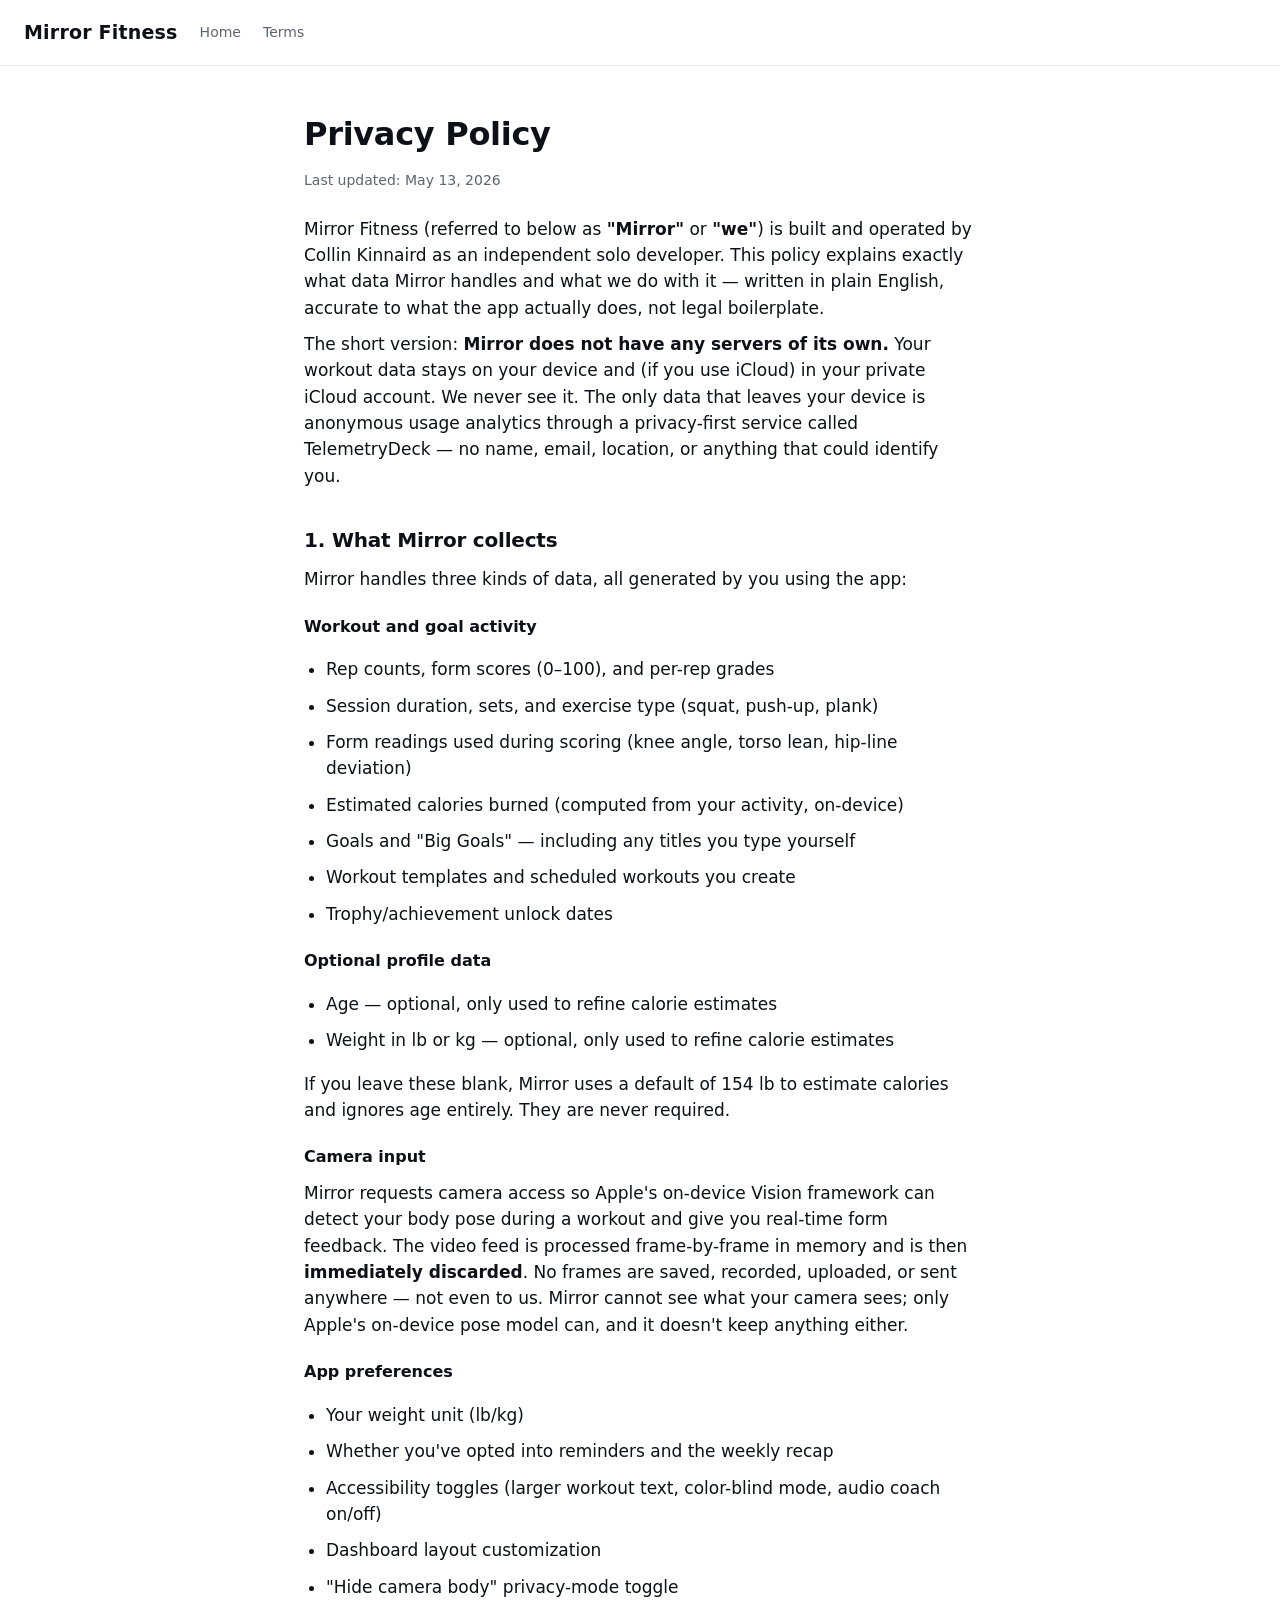
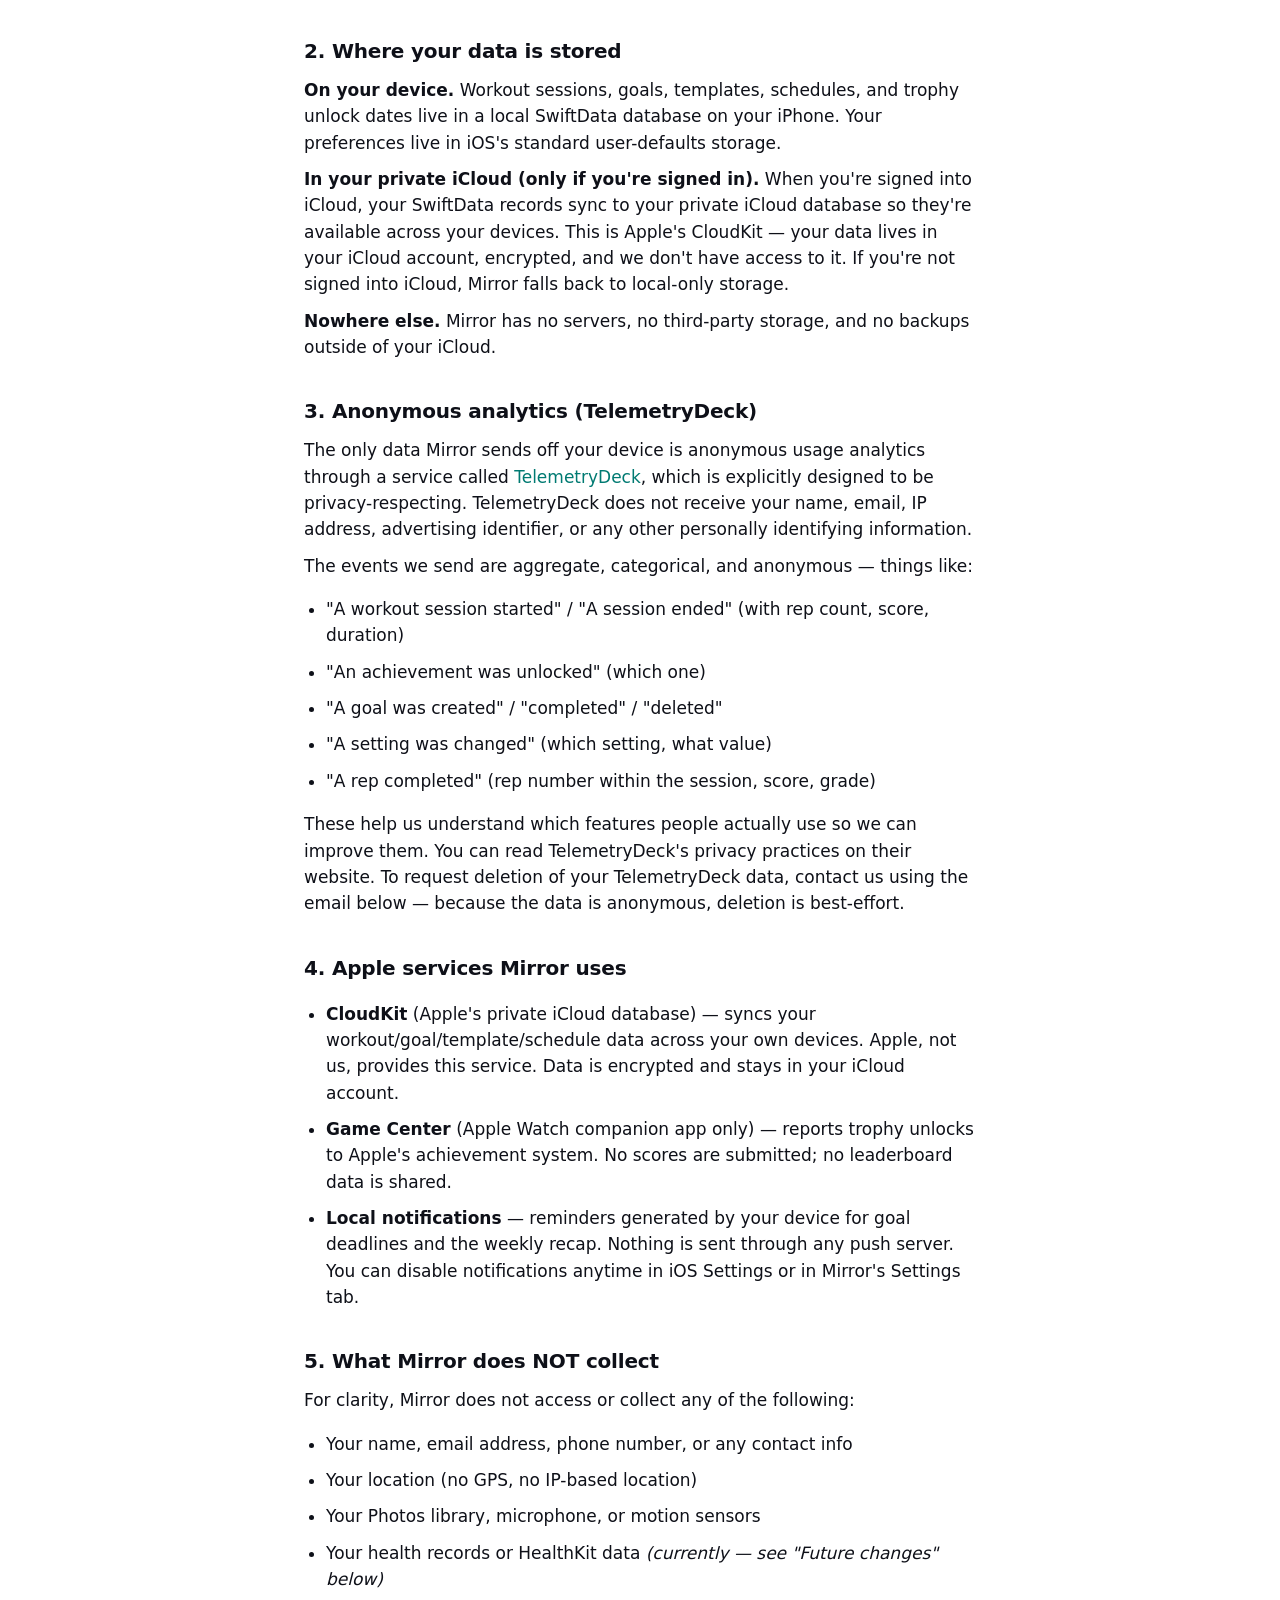
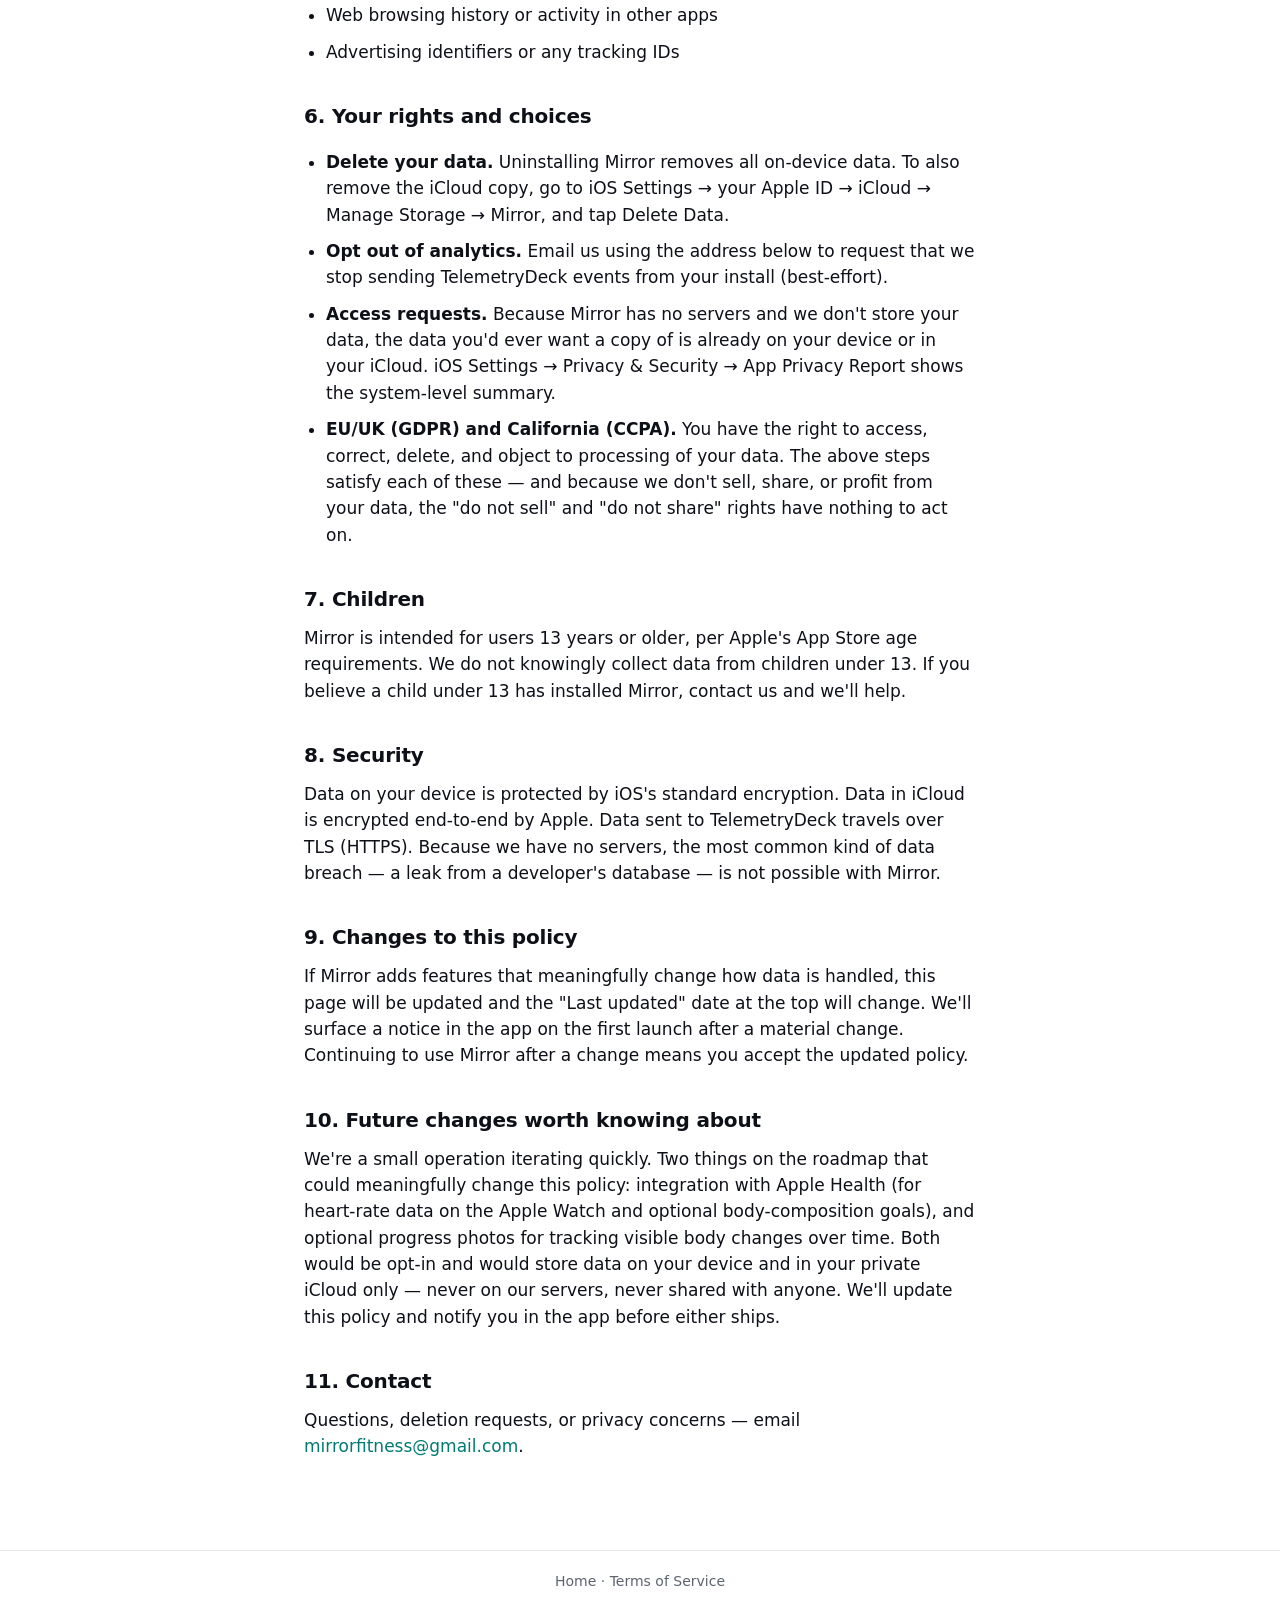
==== privacy.html @ 3ff4b96b "initial site: marketing one-pager + privacy + terms" ====
<!DOCTYPE html>
<html lang="en">
<head>
  <meta charset="utf-8">
  <meta name="viewport" content="width=device-width, initial-scale=1">
  <title>Privacy Policy · Mirror Fitness</title>
  <link rel="stylesheet" href="/assets/style.css">
</head>
<body>
  <nav class="topnav">
    <a href="/" class="brand">Mirror Fitness</a>
    <a href="/" class="navlink">Home</a>
    <a href="/terms.html" class="navlink">Terms</a>
  </nav>

  <main class="doc">
    <h1>Privacy Policy</h1>
    <p class="meta">Last updated: May 13, 2026</p>

    <p>
      Mirror Fitness (referred to below as <strong>"Mirror"</strong> or
      <strong>"we"</strong>) is built and operated by Collin Kinnaird as an
      independent solo developer. This
      policy explains exactly what data Mirror handles and what we do with it — written
      in plain English, accurate to what the app actually does, not legal boilerplate.
    </p>

    <p>
      The short version: <strong>Mirror does not have any servers of its own.</strong>
      Your workout data stays on your device and (if you use iCloud) in your private
      iCloud account. We never see it. The only data that leaves your device is
      anonymous usage analytics through a privacy-first service called TelemetryDeck —
      no name, email, location, or anything that could identify you.
    </p>

    <h2>1. What Mirror collects</h2>

    <p>Mirror handles three kinds of data, all generated by you using the app:</p>

    <h3>Workout and goal activity</h3>
    <ul>
      <li>Rep counts, form scores (0–100), and per-rep grades</li>
      <li>Session duration, sets, and exercise type (squat, push-up, plank)</li>
      <li>Form readings used during scoring (knee angle, torso lean, hip-line deviation)</li>
      <li>Estimated calories burned (computed from your activity, on-device)</li>
      <li>Goals and "Big Goals" — including any titles you type yourself</li>
      <li>Workout templates and scheduled workouts you create</li>
      <li>Trophy/achievement unlock dates</li>
    </ul>

    <h3>Optional profile data</h3>
    <ul>
      <li>Age — optional, only used to refine calorie estimates</li>
      <li>Weight in lb or kg — optional, only used to refine calorie estimates</li>
    </ul>
    <p>
      If you leave these blank, Mirror uses a default of 154 lb to estimate calories
      and ignores age entirely. They are never required.
    </p>

    <h3>Camera input</h3>
    <p>
      Mirror requests camera access so Apple's on-device Vision framework can detect
      your body pose during a workout and give you real-time form feedback. The video
      feed is processed frame-by-frame in memory and is then <strong>immediately
      discarded</strong>. No frames are saved, recorded, uploaded, or sent anywhere
      — not even to us. Mirror cannot see what your camera sees; only Apple's
      on-device pose model can, and it doesn't keep anything either.
    </p>

    <h3>App preferences</h3>
    <ul>
      <li>Your weight unit (lb/kg)</li>
      <li>Whether you've opted into reminders and the weekly recap</li>
      <li>Accessibility toggles (larger workout text, color-blind mode, audio coach on/off)</li>
      <li>Dashboard layout customization</li>
      <li>"Hide camera body" privacy-mode toggle</li>
    </ul>

    <h2>2. Where your data is stored</h2>

    <p>
      <strong>On your device.</strong> Workout sessions, goals, templates, schedules,
      and trophy unlock dates live in a local SwiftData database on your iPhone. Your
      preferences live in iOS's standard user-defaults storage.
    </p>
    <p>
      <strong>In your private iCloud (only if you're signed in).</strong> When you're
      signed into iCloud, your SwiftData records sync to your private iCloud database
      so they're available across your devices. This is Apple's CloudKit — your data
      lives in your iCloud account, encrypted, and we don't have access to it. If
      you're not signed into iCloud, Mirror falls back to local-only storage.
    </p>
    <p>
      <strong>Nowhere else.</strong> Mirror has no servers, no third-party storage,
      and no backups outside of your iCloud.
    </p>

    <h2>3. Anonymous analytics (TelemetryDeck)</h2>

    <p>
      The only data Mirror sends off your device is anonymous usage analytics through
      a service called <a href="https://telemetrydeck.com/privacy/" rel="noopener">TelemetryDeck</a>,
      which is explicitly designed to be privacy-respecting. TelemetryDeck does not
      receive your name, email, IP address, advertising identifier, or any other
      personally identifying information.
    </p>
    <p>The events we send are aggregate, categorical, and anonymous — things like:</p>
    <ul>
      <li>"A workout session started" / "A session ended" (with rep count, score, duration)</li>
      <li>"An achievement was unlocked" (which one)</li>
      <li>"A goal was created" / "completed" / "deleted"</li>
      <li>"A setting was changed" (which setting, what value)</li>
      <li>"A rep completed" (rep number within the session, score, grade)</li>
    </ul>
    <p>
      These help us understand which features people actually use so we can improve
      them. You can read TelemetryDeck's privacy practices on their website. To
      request deletion of your TelemetryDeck data, contact us using the email below —
      because the data is anonymous, deletion is best-effort.
    </p>

    <h2>4. Apple services Mirror uses</h2>
    <ul>
      <li>
        <strong>CloudKit</strong> (Apple's private iCloud database) — syncs your
        workout/goal/template/schedule data across your own devices. Apple, not us,
        provides this service. Data is encrypted and stays in your iCloud account.
      </li>
      <li>
        <strong>Game Center</strong> (Apple Watch companion app only) — reports
        trophy unlocks to Apple's achievement system. No scores are submitted; no
        leaderboard data is shared.
      </li>
      <li>
        <strong>Local notifications</strong> — reminders generated by your device for
        goal deadlines and the weekly recap. Nothing is sent through any push server.
        You can disable notifications anytime in iOS Settings or in Mirror's Settings tab.
      </li>
    </ul>

    <h2>5. What Mirror does NOT collect</h2>
    <p>For clarity, Mirror does not access or collect any of the following:</p>
    <ul>
      <li>Your name, email address, phone number, or any contact info</li>
      <li>Your location (no GPS, no IP-based location)</li>
      <li>Your Photos library, microphone, or motion sensors</li>
      <li>Your health records or HealthKit data <em>(currently — see "Future changes" below)</em></li>
      <li>Web browsing history or activity in other apps</li>
      <li>Advertising identifiers or any tracking IDs</li>
    </ul>

    <h2>6. Your rights and choices</h2>
    <ul>
      <li>
        <strong>Delete your data.</strong> Uninstalling Mirror removes all
        on-device data. To also remove the iCloud copy, go to iOS Settings → your
        Apple ID → iCloud → Manage Storage → Mirror, and tap Delete Data.
      </li>
      <li>
        <strong>Opt out of analytics.</strong> Email us using the address below to
        request that we stop sending TelemetryDeck events from your install (best-effort).
      </li>
      <li>
        <strong>Access requests.</strong> Because Mirror has no servers and we don't
        store your data, the data you'd ever want a copy of is already on your device
        or in your iCloud. iOS Settings → Privacy & Security → App Privacy Report
        shows the system-level summary.
      </li>
      <li>
        <strong>EU/UK (GDPR) and California (CCPA).</strong> You have the right to
        access, correct, delete, and object to processing of your data. The above
        steps satisfy each of these — and because we don't sell, share, or profit
        from your data, the "do not sell" and "do not share" rights have nothing to act on.
      </li>
    </ul>

    <h2>7. Children</h2>
    <p>
      Mirror is intended for users 13 years or older, per Apple's App Store age
      requirements. We do not knowingly collect data from children under 13. If you
      believe a child under 13 has installed Mirror, contact us and we'll help.
    </p>

    <h2>8. Security</h2>
    <p>
      Data on your device is protected by iOS's standard encryption. Data in
      iCloud is encrypted end-to-end by Apple. Data sent to TelemetryDeck travels
      over TLS (HTTPS). Because we have no servers, the most common kind of data
      breach — a leak from a developer's database — is not possible with Mirror.
    </p>

    <h2>9. Changes to this policy</h2>
    <p>
      If Mirror adds features that meaningfully change how data is handled, this
      page will be updated and the "Last updated" date at the top will change.
      We'll surface a notice in the app on the first launch after a material change.
      Continuing to use Mirror after a change means you accept the updated policy.
    </p>

    <h2>10. Future changes worth knowing about</h2>
    <p>
      We're a small operation iterating quickly. Two things on the roadmap that
      could meaningfully change this policy: integration with Apple Health (for
      heart-rate data on the Apple Watch and optional body-composition goals), and
      optional progress photos for tracking visible body changes over time. Both
      would be opt-in and would store data on your device and in your private
      iCloud only — never on our servers, never shared with anyone. We'll update
      this policy and notify you in the app before either ships.
    </p>

    <h2>11. Contact</h2>
    <p>
      Questions, deletion requests, or privacy concerns —
      email <a href="mailto:mirrorfitness@gmail.com">mirrorfitness@gmail.com</a>.
    </p>
  </main>

  <footer class="docfoot">
    <a href="/">Home</a> · <a href="/terms.html">Terms of Service</a>
  </footer>
</body>
</html>
---- assets/style.css ----
/* Mirror marketing + legal site — single shared stylesheet.
   Aesthetic: clean, readable, matches the in-app teal accent. Mobile-first
   with a sane max-width on long-form text so paragraphs don't sprawl. */

:root {
  --bg: #ffffff;
  --ink: #0e1018;
  --muted: #5d6470;
  --teal: #00bfa6;
  --teal-deep: #007a72;
  --hair: #e6e8ec;
  --maxw: 720px;
}

* { box-sizing: border-box; }

html { -webkit-text-size-adjust: 100%; }

body {
  margin: 0;
  font-family: -apple-system, BlinkMacSystemFont, "SF Pro Text", "Helvetica Neue", system-ui, sans-serif;
  background: var(--bg);
  color: var(--ink);
  line-height: 1.55;
  font-size: 17px;
}

a { color: var(--teal-deep); text-decoration: none; }
a:hover { text-decoration: underline; }

/* ---- Top nav (used on every page) ---- */
.topnav {
  display: flex;
  align-items: center;
  gap: 22px;
  padding: 18px 24px;
  border-bottom: 1px solid var(--hair);
}
.brand {
  font-weight: 800;
  font-size: 19px;
  color: var(--ink);
  letter-spacing: 0.2px;
}
.navlink {
  font-size: 14px;
  color: var(--muted);
  font-weight: 500;
}
.navlink:hover { color: var(--teal-deep); text-decoration: none; }

/* ---- Long-form documents (privacy, terms) ---- */
.doc {
  max-width: var(--maxw);
  margin: 0 auto;
  padding: 36px 24px 80px;
}
.doc h1 {
  font-size: 32px;
  font-weight: 800;
  margin: 8px 0 4px;
  letter-spacing: -0.3px;
}
.doc h2 {
  font-size: 20px;
  font-weight: 700;
  margin: 36px 0 8px;
  letter-spacing: -0.2px;
}
.doc h3 {
  font-size: 16px;
  font-weight: 700;
  margin: 22px 0 6px;
  color: var(--ink);
}
.doc p, .doc li { margin: 10px 0; }
.doc ul { padding-left: 22px; }
.doc .meta {
  color: var(--muted);
  font-size: 14px;
  margin-bottom: 24px;
}
.doc strong { font-weight: 700; }

/* ---- Landing / marketing page ---- */
.landing {
  max-width: 980px;
  margin: 0 auto;
  padding: 64px 24px 80px;
}
.hero {
  text-align: center;
  margin-bottom: 56px;
}
.hero h1 {
  font-size: 44px;
  line-height: 1.08;
  font-weight: 800;
  letter-spacing: -0.8px;
  margin: 0 0 18px;
}
.hero .lede {
  font-size: 19px;
  color: var(--muted);
  max-width: 600px;
  margin: 0 auto 14px;
}
.hero .meta {
  font-size: 13px;
  color: var(--teal-deep);
  font-weight: 600;
  letter-spacing: 0.6px;
  text-transform: uppercase;
}

.features {
  display: grid;
  grid-template-columns: repeat(auto-fit, minmax(260px, 1fr));
  gap: 22px;
  margin: 48px 0 64px;
}
.feature {
  border: 1px solid var(--hair);
  border-radius: 14px;
  padding: 22px 22px 18px;
  background: #fafbfc;
}
.feature h3 {
  font-size: 17px;
  font-weight: 700;
  margin: 0 0 8px;
  color: var(--ink);
}
.feature p {
  font-size: 15px;
  color: var(--muted);
  margin: 0;
}

.contact {
  text-align: center;
  margin: 56px auto 0;
  max-width: 600px;
}
.contact .founder {
  width: 120px;
  height: 120px;
  border-radius: 50%;
  object-fit: cover;
  display: block;
  margin: 0 auto 18px;
  box-shadow: 0 6px 22px rgba(0, 191, 166, 0.18);
  border: 2px solid var(--hair);
}
.contact h2 {
  font-size: 22px;
  font-weight: 700;
  margin: 0 0 10px;
}
.contact p {
  font-size: 16px;
  color: var(--muted);
}

/* ---- Footer (every page) ---- */
.docfoot {
  border-top: 1px solid var(--hair);
  padding: 20px 24px;
  text-align: center;
  font-size: 14px;
  color: var(--muted);
}
.docfoot a { color: var(--muted); }
.docfoot a:hover { color: var(--teal-deep); }

/* ---- Small-screen tightening ---- */
@media (max-width: 480px) {
  .hero h1 { font-size: 34px; }
  .hero .lede { font-size: 17px; }
  .topnav { gap: 14px; padding: 14px 18px; }
  .doc { padding: 28px 18px 60px; }
  .doc h1 { font-size: 28px; }
}

/* ---- Dark mode (system pref) ---- */
@media (prefers-color-scheme: dark) {
  :root {
    --bg: #0c0e13;
    --ink: #ecedf0;
    --muted: #9aa1ad;
    --hair: #1d2128;
    --teal-deep: #4adcc8;
  }
  .feature { background: #131722; }
}
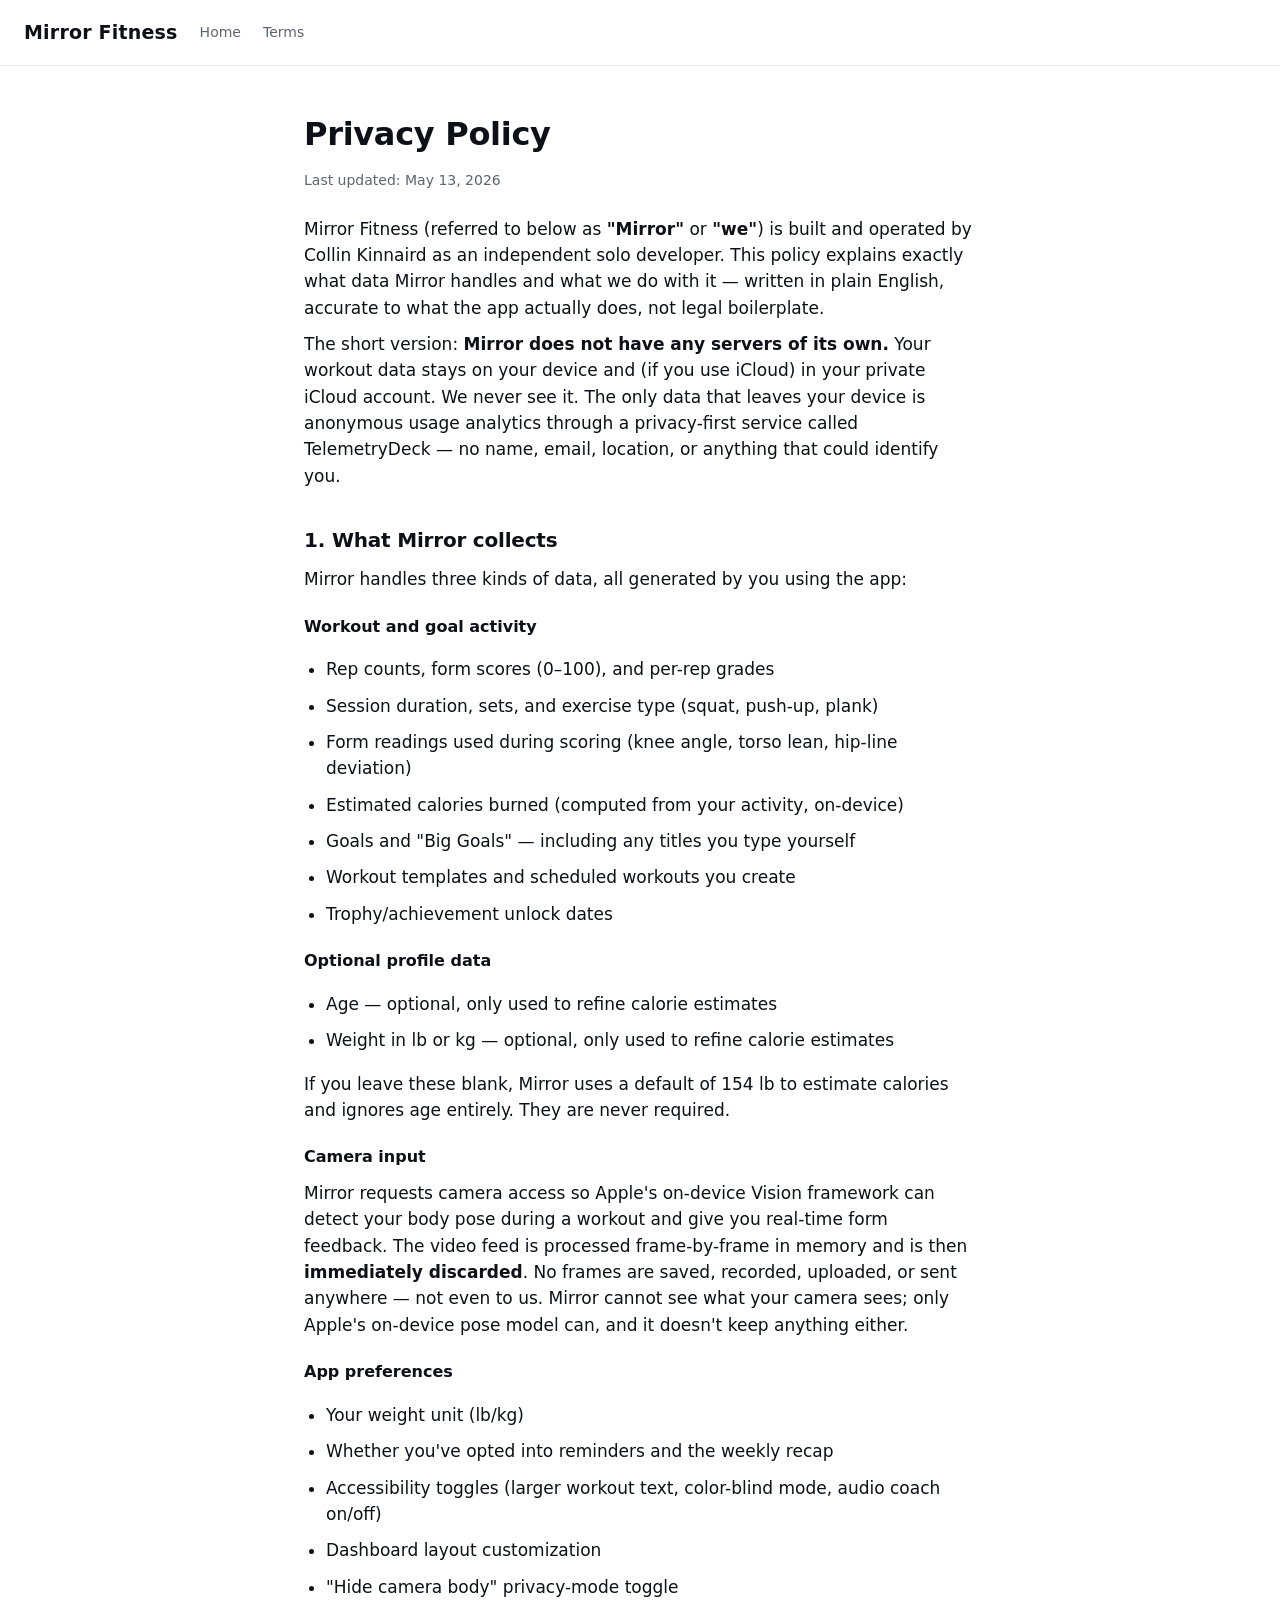
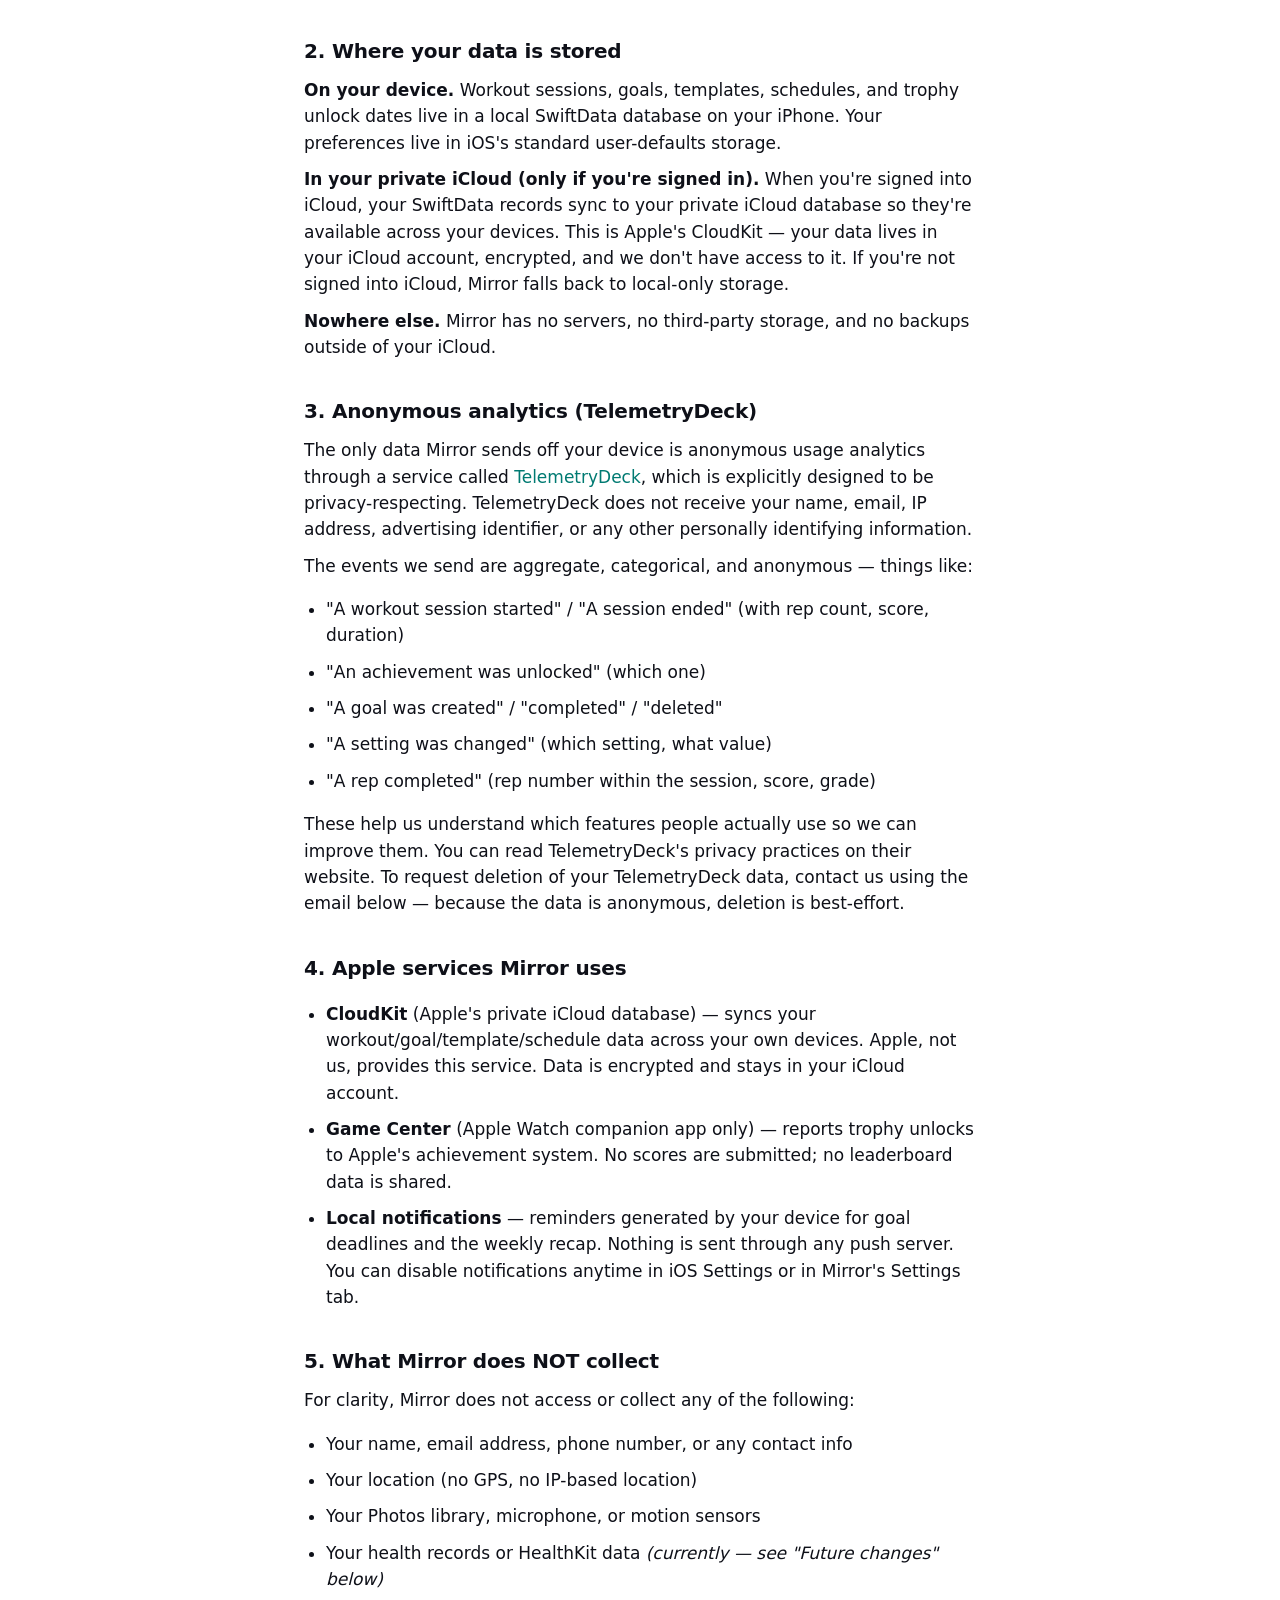
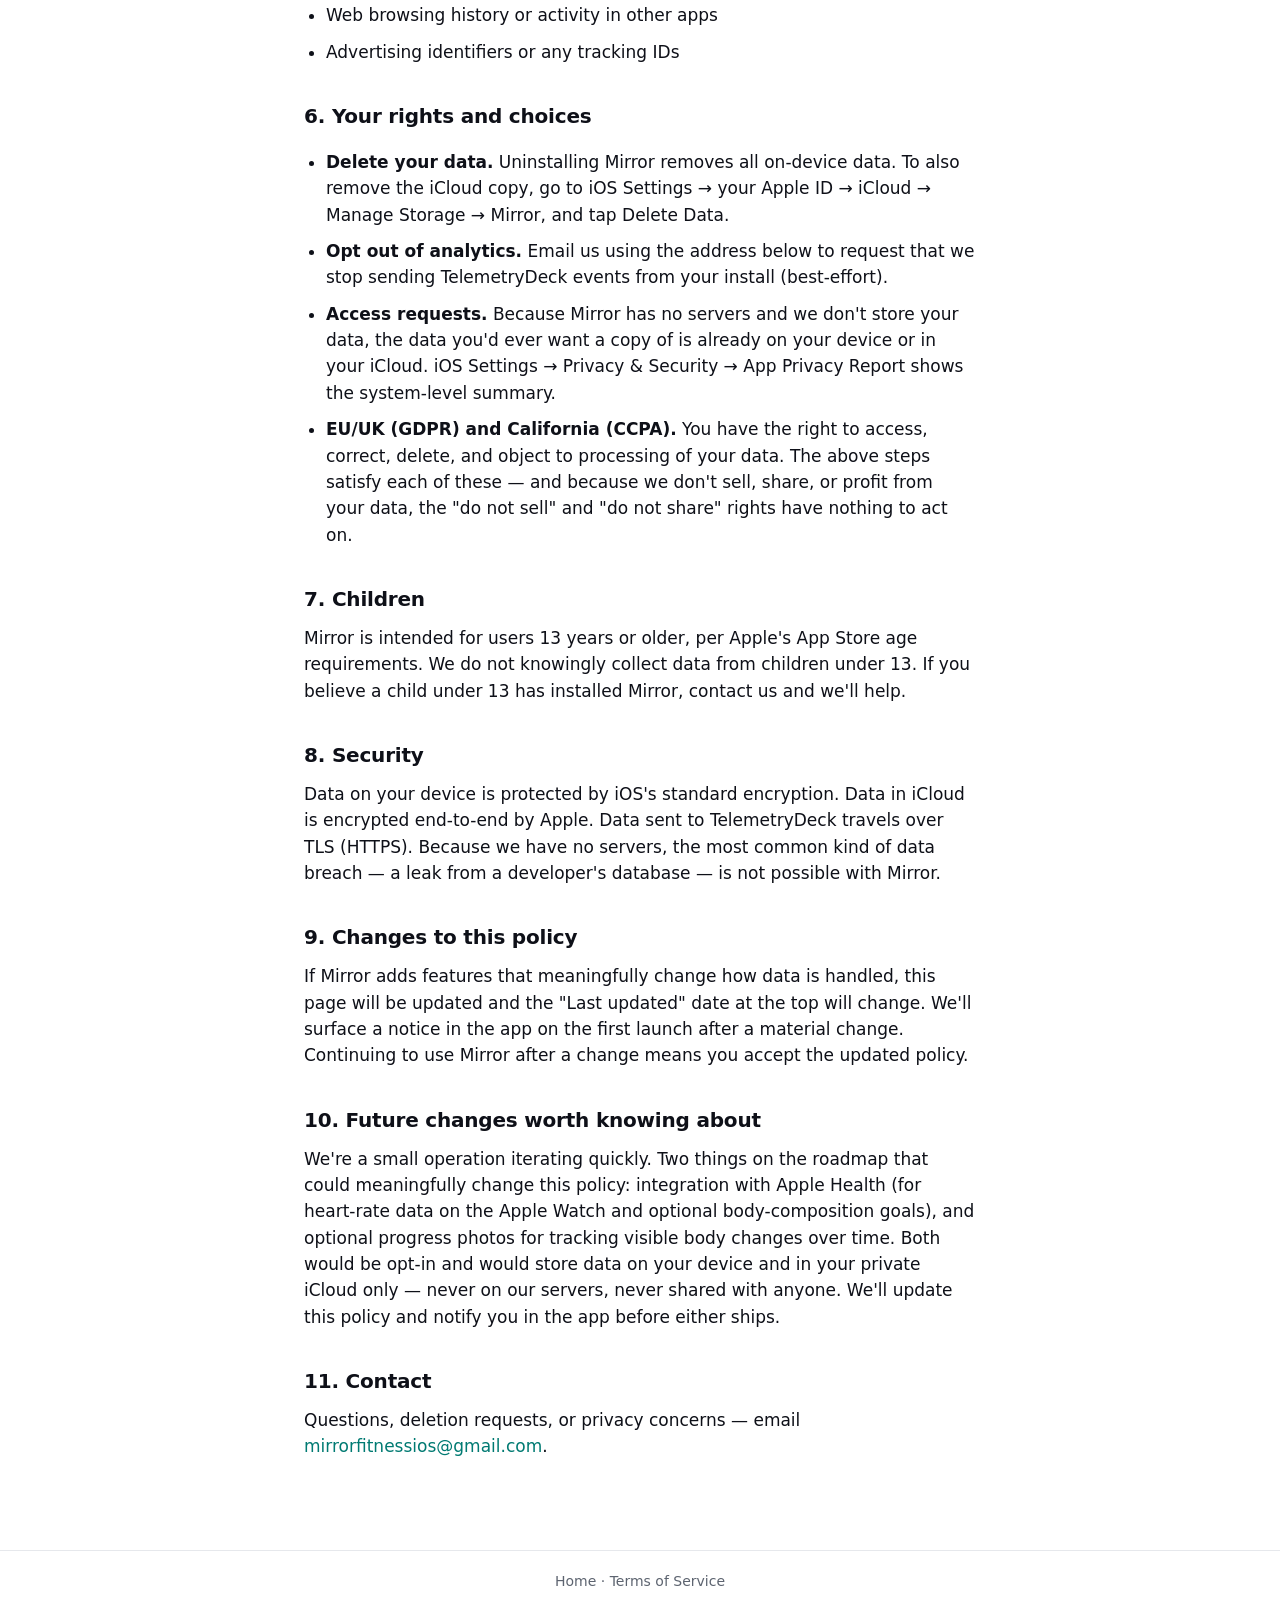
==== commit 2cc0da13: "updated a few thigns" ====
--- a/privacy.html
+++ b/privacy.html
@@ -212,7 +212,7 @@
     <h2>11. Contact</h2>
     <p>
       Questions, deletion requests, or privacy concerns —
-      email <a href="mailto:mirrorfitness@gmail.com">mirrorfitness@gmail.com</a>.
+      email <a href="mailto:mirrorfitnessios@gmail.com">mirrorfitnessios@gmail.com</a>.
     </p>
   </main>
 
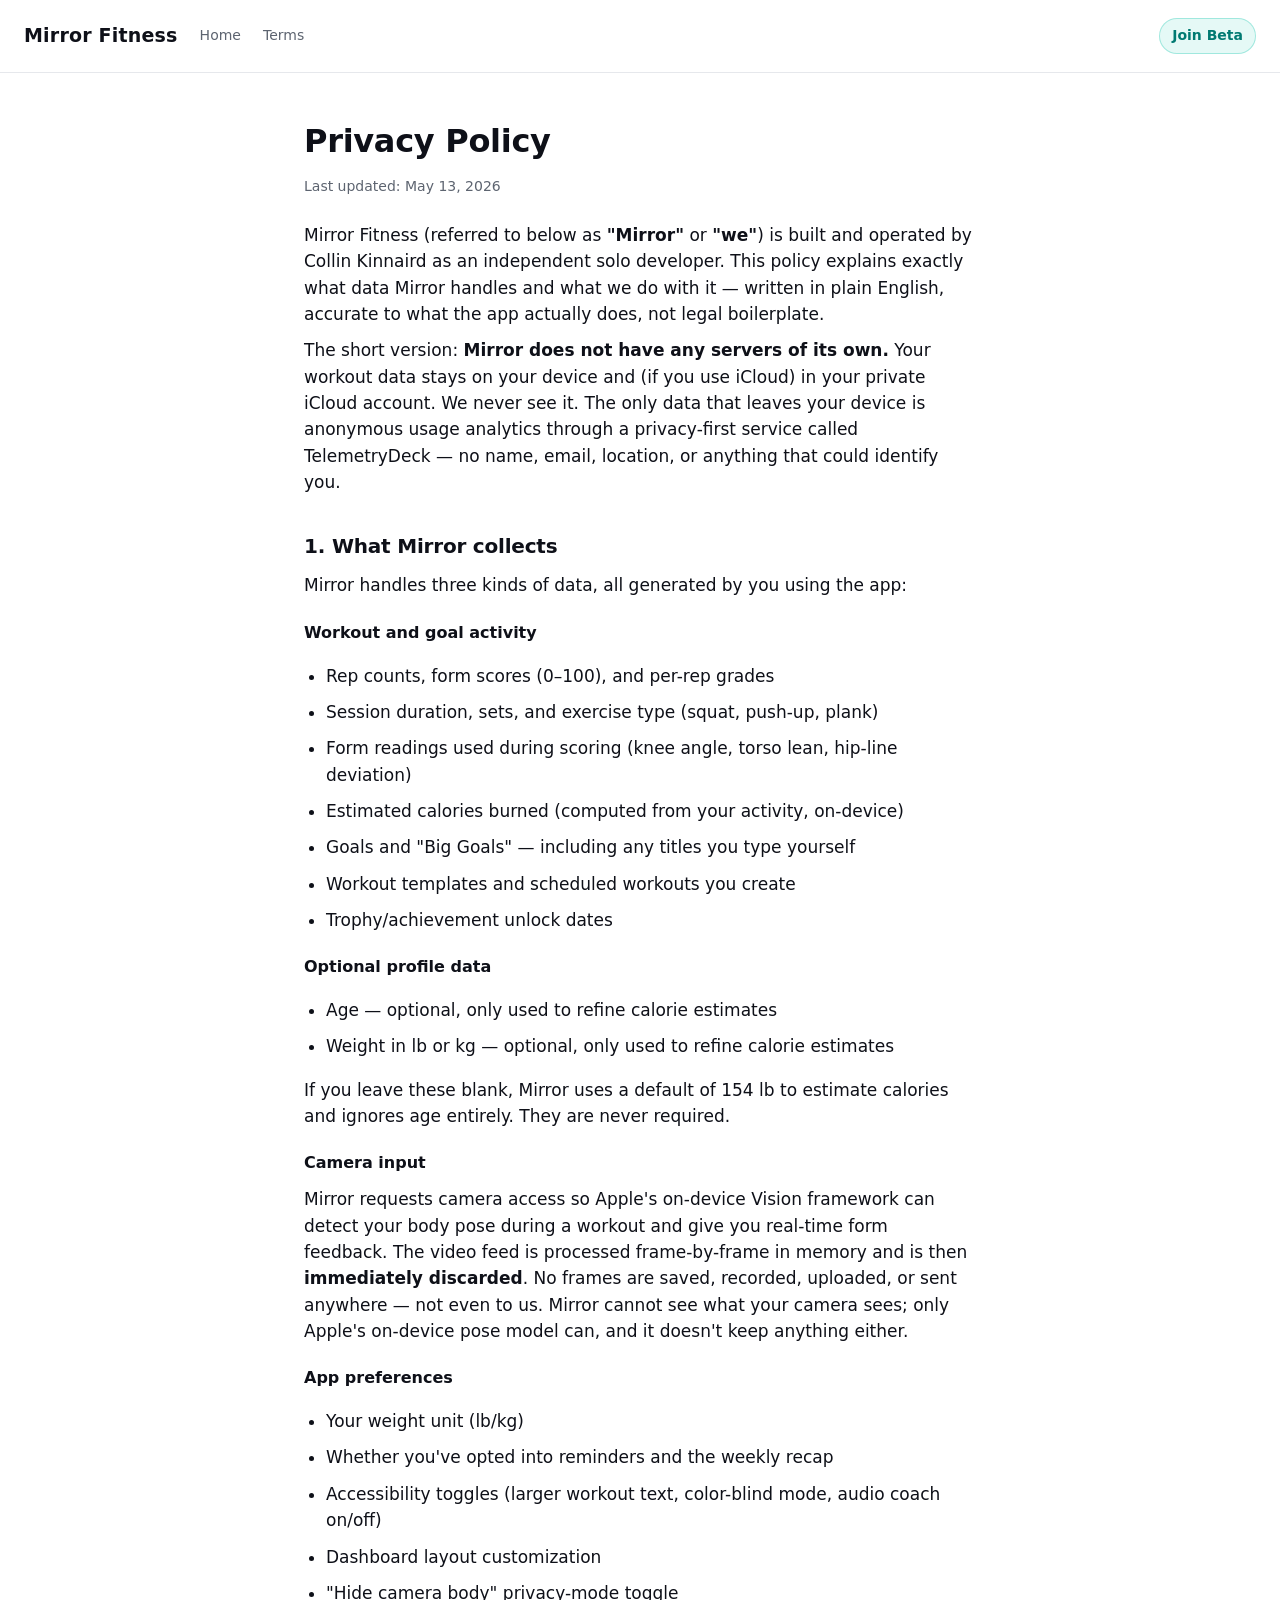
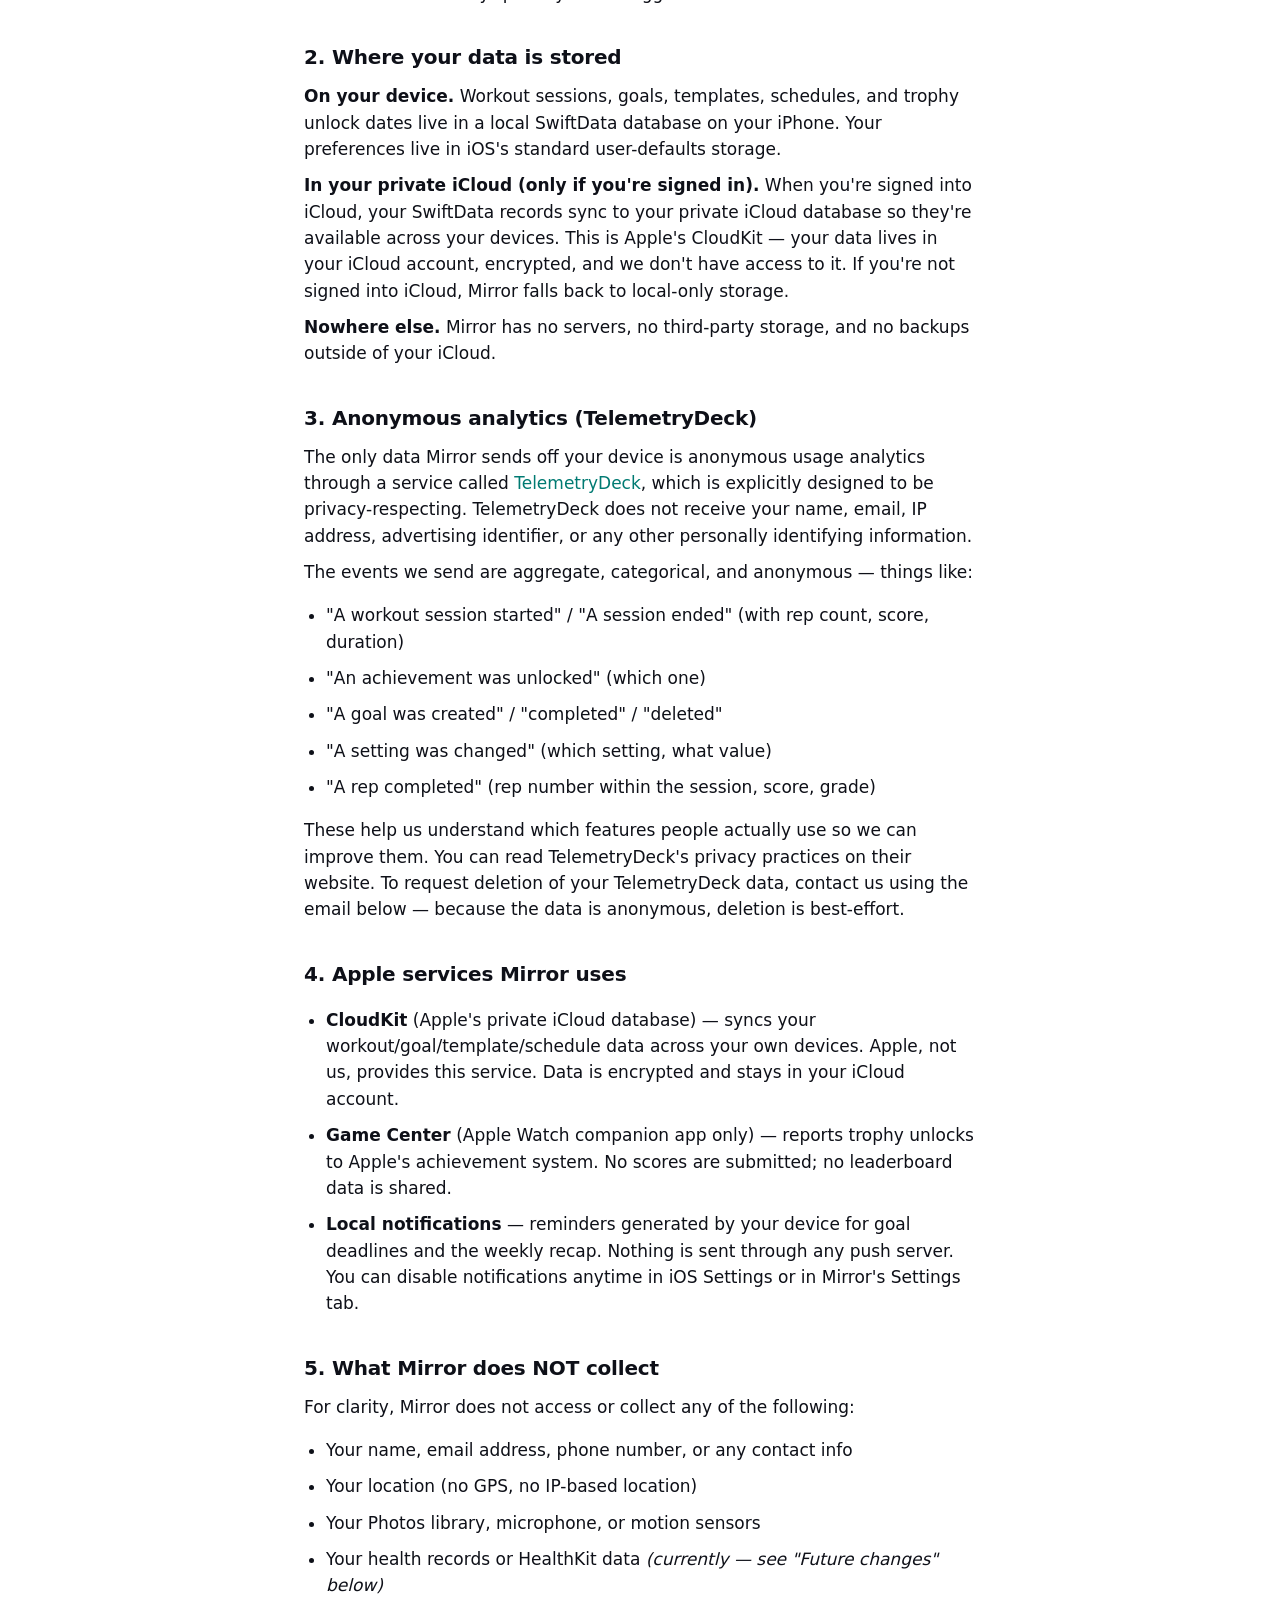
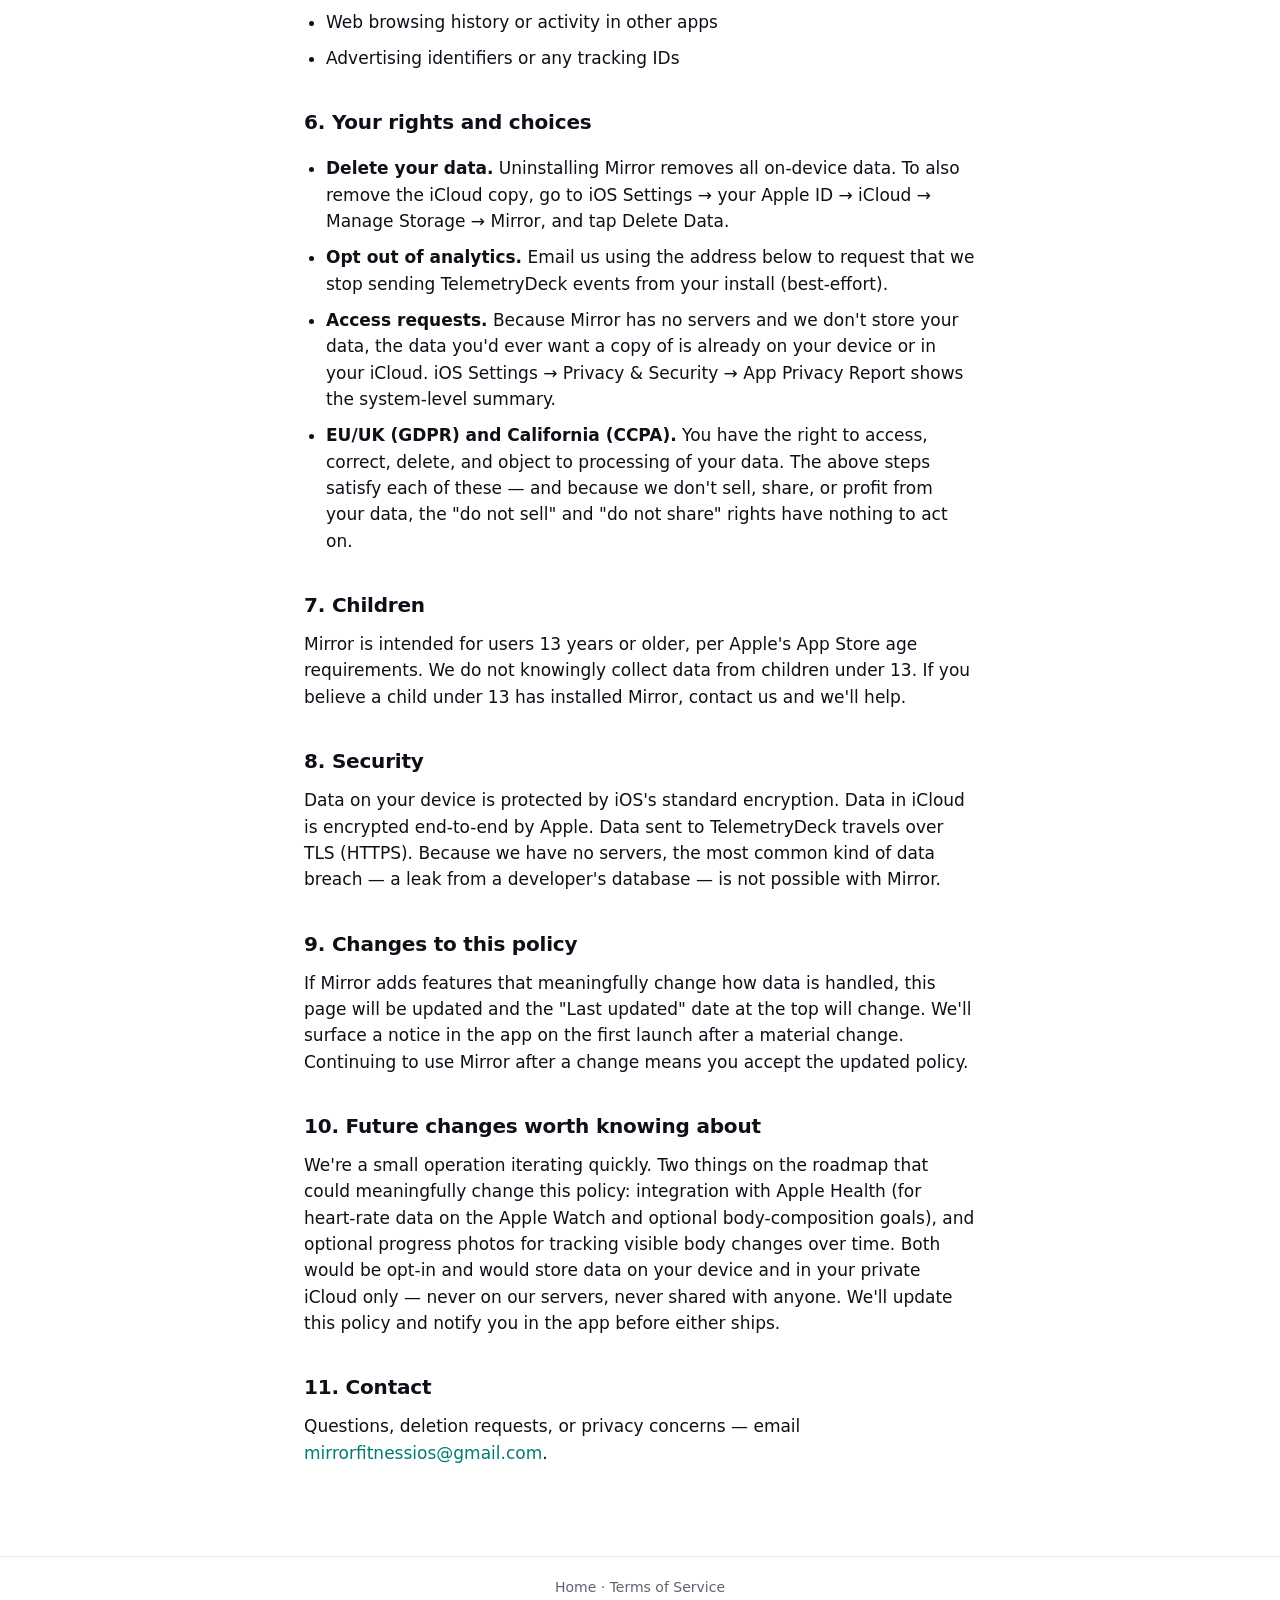
==== commit ea2cfb18: "add Join Beta CTA pointing at TestFlight public link - big primary button under hero - persistent pi" ====
--- a/privacy.html
+++ b/privacy.html
@@ -11,6 +11,7 @@
     <a href="/" class="brand">Mirror Fitness</a>
     <a href="/" class="navlink">Home</a>
     <a href="/terms.html" class="navlink">Terms</a>
+    <a href="https://testflight.apple.com/join/BYf4Un8J" class="navlink navlink-cta" target="_blank" rel="noopener">Join Beta</a>
   </nav>
 
   <main class="doc">
--- a/assets/style.css
+++ b/assets/style.css
@@ -49,6 +49,23 @@
 }
 .navlink:hover { color: var(--teal-deep); text-decoration: none; }
 
+/* Persistent "Join Beta" pill in the top nav — same destination as
+   the hero CTA so the call to action follows users as they scroll
+   long-form docs. */
+.navlink-cta {
+  margin-left: auto;
+  color: var(--teal-deep);
+  background: rgba(0, 191, 166, 0.10);
+  border: 1px solid rgba(0, 191, 166, 0.30);
+  padding: 6px 12px;
+  border-radius: 999px;
+  font-weight: 700;
+}
+.navlink-cta:hover {
+  background: rgba(0, 191, 166, 0.20);
+  text-decoration: none;
+}
+
 /* ---- Long-form documents (privacy, terms) ---- */
 .doc {
   max-width: var(--maxw);
@@ -111,6 +128,44 @@
   font-weight: 600;
   letter-spacing: 0.6px;
   text-transform: uppercase;
+}
+
+/* Primary call-to-action under the hero — the whole site exists to
+   funnel readers into TestFlight, so the button gets weight. */
+.hero-cta-row {
+  margin-top: 30px;
+  display: flex;
+  flex-direction: column;
+  align-items: center;
+  gap: 10px;
+}
+.cta-button {
+  display: inline-block;
+  padding: 14px 28px;
+  border-radius: 999px;
+  background: var(--teal);
+  color: white;
+  font-weight: 700;
+  font-size: 17px;
+  letter-spacing: 0.2px;
+  text-decoration: none;
+  box-shadow: 0 6px 18px rgba(0, 191, 166, 0.30);
+  transition: transform 0.12s ease, box-shadow 0.12s ease;
+}
+.cta-button:hover {
+  transform: translateY(-1px);
+  box-shadow: 0 10px 22px rgba(0, 191, 166, 0.38);
+  text-decoration: none;
+  color: white;
+}
+.cta-button:active {
+  transform: translateY(0);
+  box-shadow: 0 4px 12px rgba(0, 191, 166, 0.30);
+}
+.cta-sub {
+  font-size: 13px;
+  color: var(--muted);
+  margin: 0;
 }
 
 .features {
